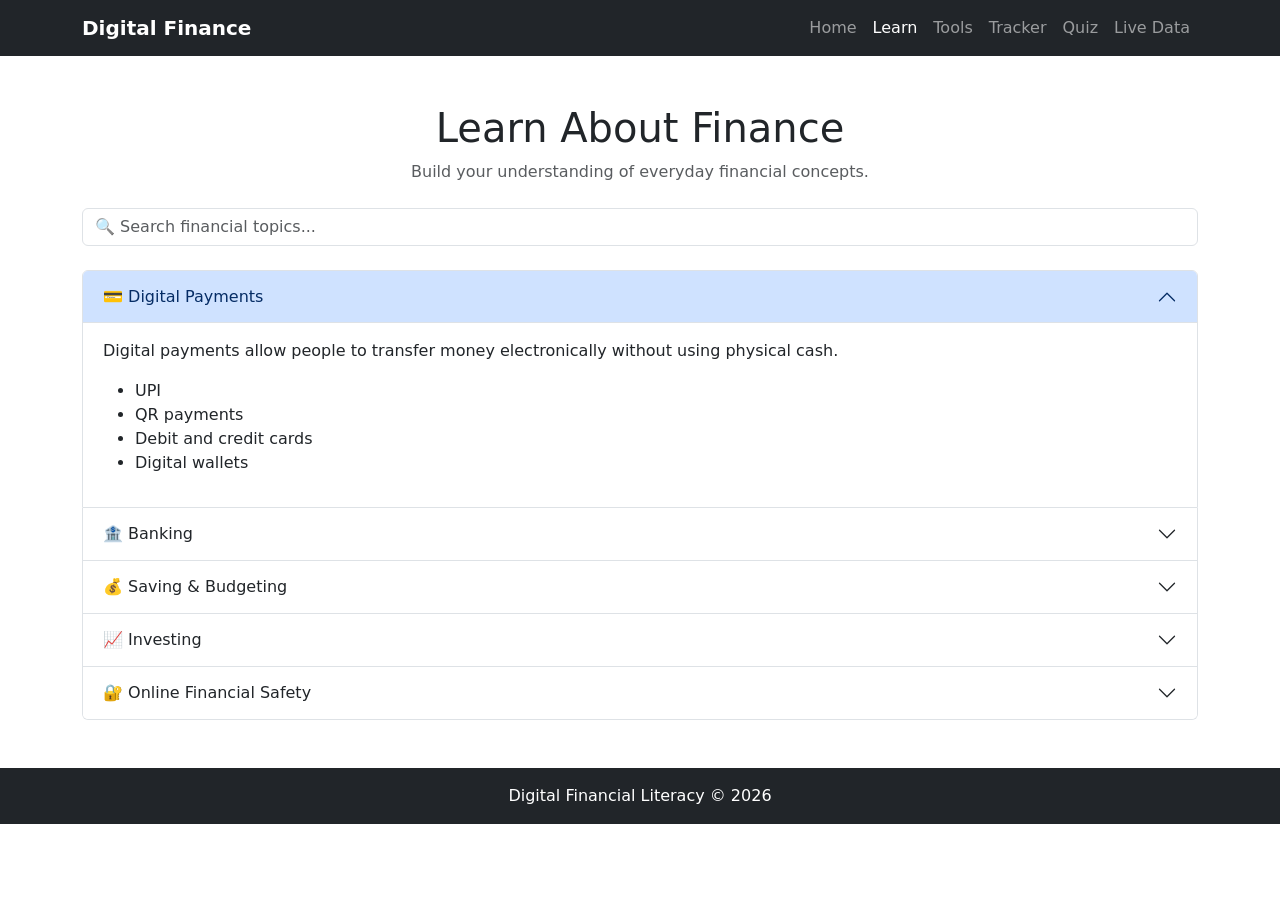
==== learn.html @ d5e1d5ac "Add files via upload" ====
<!DOCTYPE html>
<html lang="en">

<head>

    <meta charset="UTF-8">
    <meta name="viewport" content="width=device-width, initial-scale=1.0">

    <title>Digital Finance | Learn</title>

    <link href="https://cdn.jsdelivr.net/npm/bootstrap@5.3.3/dist/css/bootstrap.min.css"
          rel="stylesheet">

    <link rel="stylesheet" href="css/style.css">

</head>

<body>

<nav class="navbar navbar-expand-lg bg-dark navbar-dark">

    <div class="container">

        <a class="navbar-brand fw-bold" href="index.html">
            Digital Finance
        </a>

        <button class="navbar-toggler"
                type="button"
                data-bs-toggle="collapse"
                data-bs-target="#navbarNav">

            <span class="navbar-toggler-icon"></span>

        </button>

        <div class="collapse navbar-collapse" id="navbarNav">

            <ul class="navbar-nav ms-auto">

                <li class="nav-item">
                    <a class="nav-link" href="index.html">Home</a>
                </li>

                <li class="nav-item">
                    <a class="nav-link active" href="learn.html">Learn</a>
                </li>

                <li class="nav-item">
                    <a class="nav-link" href="tools.html">Tools</a>
                </li>

                <li class="nav-item">
                    <a class="nav-link" href="tracker.html">Tracker</a>
                </li>

                <li class="nav-item">
                    <a class="nav-link" href="quiz.html">Quiz</a>
                </li>

                <li class="nav-item">
                    <a class="nav-link" href="live-data.html">Live Data</a>
                </li>

            </ul>

        </div>
    </div>

</nav>


<div class="container my-5">

    <h1 class="text-center">
        Learn About Finance
    </h1>

    <p class="text-center text-muted mb-4">
        Build your understanding of everyday financial concepts.
    </p>


    <!-- SEARCH -->

    <div class="mb-4">

        <input
            type="text"
            id="searchTopic"
            class="form-control"
            placeholder="🔍 Search financial topics..."
        >

    </div>


    <!-- ACCORDION -->

    <div class="accordion" id="financeTopics">


        <!-- DIGITAL PAYMENTS -->

        <div class="accordion-item topic">

            <h2 class="accordion-header">

                <button class="accordion-button"
                        data-bs-toggle="collapse"
                        data-bs-target="#payments">

                    💳 Digital Payments

                </button>

            </h2>

            <div id="payments"
                 class="accordion-collapse collapse show">

                <div class="accordion-body">

                    <p>
                        Digital payments allow people to transfer money
                        electronically without using physical cash.
                    </p>

                    <ul>
                        <li>UPI</li>
                        <li>QR payments</li>
                        <li>Debit and credit cards</li>
                        <li>Digital wallets</li>
                    </ul>

                </div>

            </div>

        </div>


        <!-- BANKING -->

        <div class="accordion-item topic">

            <h2 class="accordion-header">

                <button class="accordion-button collapsed"
                        data-bs-toggle="collapse"
                        data-bs-target="#banking">

                    🏦 Banking

                </button>

            </h2>

            <div id="banking"
                 class="accordion-collapse collapse">

                <div class="accordion-body">

                    <p>
                        Banks provide services such as saving,
                        transferring and borrowing money.
                    </p>

                    <ul>
                        <li>Savings accounts</li>
                        <li>Interest</li>
                        <li>Loans</li>
                        <li>Fixed deposits</li>
                    </ul>

                </div>

            </div>

        </div>


        <!-- SAVING -->

        <div class="accordion-item topic">

            <h2 class="accordion-header">

                <button class="accordion-button collapsed"
                        data-bs-toggle="collapse"
                        data-bs-target="#saving">

                    💰 Saving & Budgeting

                </button>

            </h2>

            <div id="saving"
                 class="accordion-collapse collapse">

                <div class="accordion-body">

                    <p>
                        Saving means setting aside part of your income
                        for future needs and goals.
                    </p>

                    <ul>
                        <li>Emergency funds</li>
                        <li>Monthly budgeting</li>
                        <li>50/30/20 rule</li>
                    </ul>

                </div>

            </div>

        </div>


        <!-- INVESTING -->

        <div class="accordion-item topic">

            <h2 class="accordion-header">

                <button class="accordion-button collapsed"
                        data-bs-toggle="collapse"
                        data-bs-target="#investing">

                    📈 Investing

                </button>

            </h2>

            <div id="investing"
                 class="accordion-collapse collapse">

                <div class="accordion-body">

                    <p>
                        Investing involves putting money into assets
                        with the expectation of earning a return.
                    </p>

                    <ul>
                        <li>Stocks</li>
                        <li>Mutual funds</li>
                        <li>SIP</li>
                        <li>Risk and return</li>
                    </ul>

                </div>

            </div>

        </div>


        <!-- SAFETY -->

        <div class="accordion-item topic">

            <h2 class="accordion-header">

                <button class="accordion-button collapsed"
                        data-bs-toggle="collapse"
                        data-bs-target="#safety">

                    🔐 Online Financial Safety

                </button>

            </h2>

            <div id="safety"
                 class="accordion-collapse collapse">

                <div class="accordion-body">

                    <p>
                        Never share sensitive banking information
                        with unknown people or websites.
                    </p>

                    <ul>
                        <li>Never share OTPs</li>
                        <li>Never share your UPI PIN</li>
                        <li>Avoid suspicious links</li>
                        <li>Use official banking applications</li>
                    </ul>

                </div>

            </div>

        </div>

    </div>

</div>


<footer class="bg-dark text-white text-center p-3">

    <p class="mb-0">
        Digital Financial Literacy © 2026
    </p>

</footer>


<script src="https://cdn.jsdelivr.net/npm/bootstrap@5.3.3/dist/js/bootstrap.bundle.min.js"></script>

<script src="js/main.js"></script>

</body>
</html>
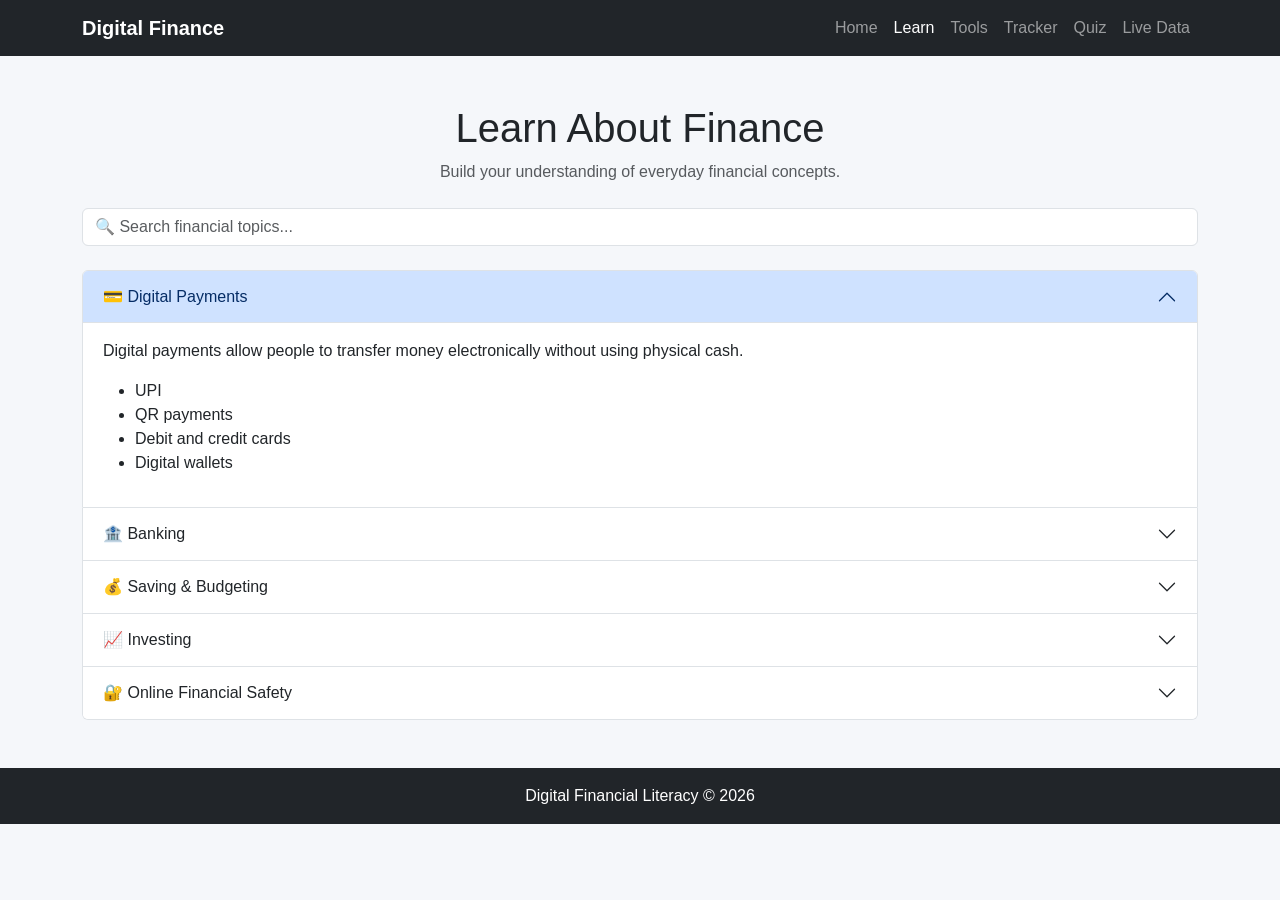
==== commit bad780e7: "Update learn.html" ====
--- a/learn.html
+++ b/learn.html
@@ -11,7 +11,7 @@
     <link href="https://cdn.jsdelivr.net/npm/bootstrap@5.3.3/dist/css/bootstrap.min.css"
           rel="stylesheet">
 
-    <link rel="stylesheet" href="css/style.css">
+    <link rel="stylesheet" href="style.css">
 
 </head>
 
@@ -317,4 +317,4 @@
 <script src="js/main.js"></script>
 
 </body>
-</html>+</html>
--- a/style.css
+++ b/style.css
@@ -0,0 +1,79 @@
+body {
+    background-color: #f5f7fa;
+    color: #212529;
+    font-family: Arial, sans-serif;
+}
+
+
+/* Hero */
+
+.hero {
+    padding: 100px 20px;
+    background-color: #e9f2ff;
+}
+
+
+.hero h1 {
+    font-size: 3rem;
+    font-weight: bold;
+}
+
+
+.hero p {
+    max-width: 700px;
+    margin: 20px auto;
+}
+
+
+/* Cards */
+
+.feature-card {
+    border: none;
+    transition: 0.3s;
+}
+
+
+.feature-card:hover {
+    transform: translateY(-5px);
+}
+
+
+/* Expense Tracker */
+
+.expense-item {
+
+    display: flex;
+    justify-content: space-between;
+    align-items: center;
+
+    padding: 12px;
+
+    border-bottom: 1px solid #ddd;
+
+    gap: 10px;
+}
+
+
+.chart-container {
+
+    max-width: 450px;
+
+    margin: auto;
+
+}
+
+
+/* Mobile */
+
+@media (max-width: 768px) {
+
+    .hero h1 {
+        font-size: 2rem;
+    }
+
+    .expense-item {
+        flex-direction: column;
+        align-items: flex-start;
+    }
+
+}
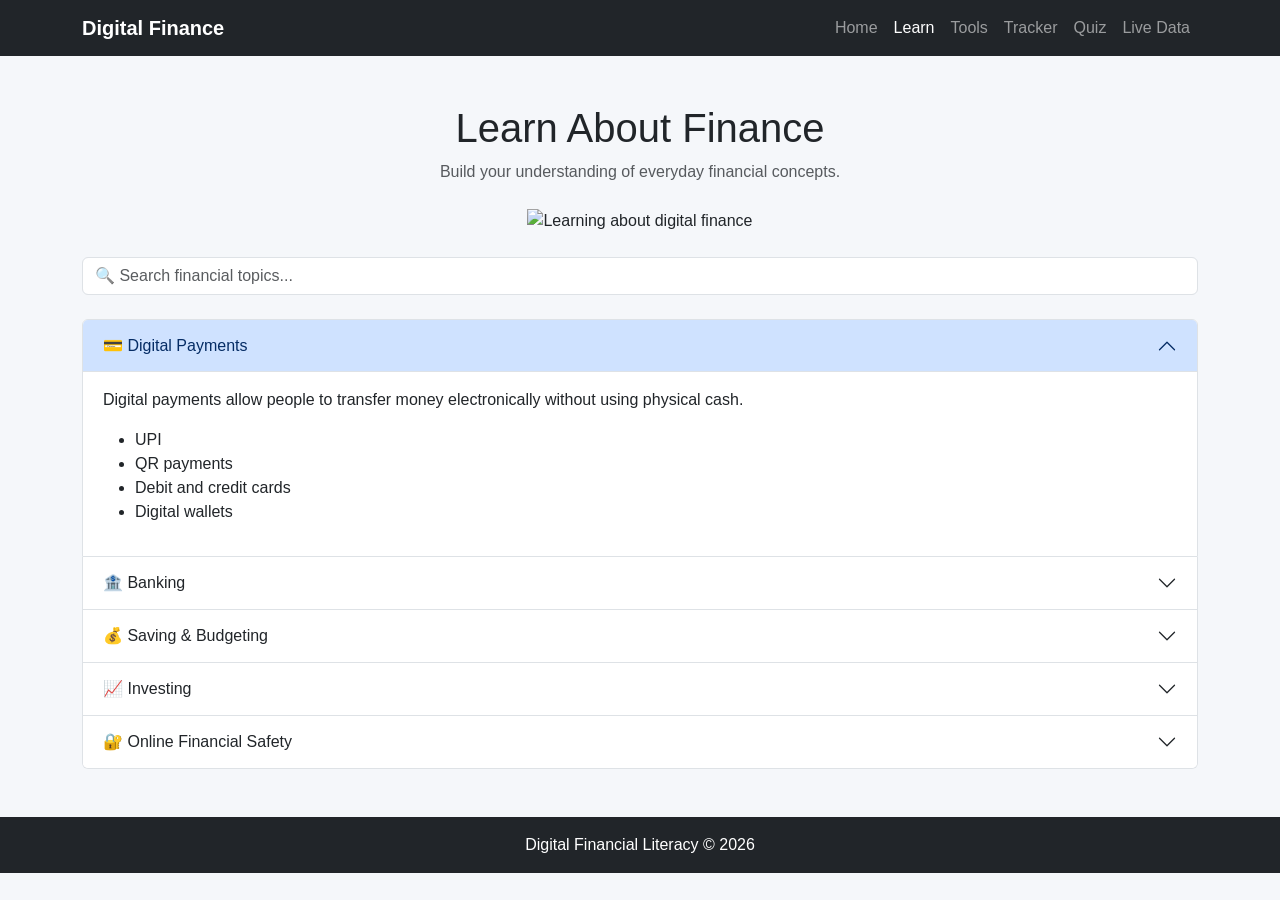
==== commit bc75026b: "Update learn.html with new content and structure" ====
--- a/learn.html
+++ b/learn.html
@@ -8,67 +8,101 @@
 
     <title>Digital Finance | Learn</title>
 
-    <link href="https://cdn.jsdelivr.net/npm/bootstrap@5.3.3/dist/css/bootstrap.min.css"
-          rel="stylesheet">
+    <link
+        href="https://cdn.jsdelivr.net/npm/bootstrap@5.3.3/dist/css/bootstrap.min.css"
+        rel="stylesheet"
+    >
 
     <link rel="stylesheet" href="style.css">
 
 </head>
 
+
 <body>
 
-<nav class="navbar navbar-expand-lg bg-dark navbar-dark">
+
+<!-- NAVBAR -->
+
+<nav class="navbar navbar-expand-lg navbar-dark bg-dark">
 
     <div class="container">
 
-        <a class="navbar-brand fw-bold" href="index.html">
+        <a
+            class="navbar-brand fw-bold"
+            href="index.html"
+        >
             Digital Finance
         </a>
 
-        <button class="navbar-toggler"
-                type="button"
-                data-bs-toggle="collapse"
-                data-bs-target="#navbarNav">
+
+        <button
+            class="navbar-toggler"
+            type="button"
+            data-bs-toggle="collapse"
+            data-bs-target="#navbarNav"
+        >
 
             <span class="navbar-toggler-icon"></span>
 
         </button>
 
-        <div class="collapse navbar-collapse" id="navbarNav">
+
+        <div
+            class="collapse navbar-collapse"
+            id="navbarNav"
+        >
 
             <ul class="navbar-nav ms-auto">
 
                 <li class="nav-item">
-                    <a class="nav-link" href="index.html">Home</a>
-                </li>
-
-                <li class="nav-item">
-                    <a class="nav-link active" href="learn.html">Learn</a>
-                </li>
-
-                <li class="nav-item">
-                    <a class="nav-link" href="tools.html">Tools</a>
-                </li>
-
-                <li class="nav-item">
-                    <a class="nav-link" href="tracker.html">Tracker</a>
-                </li>
-
-                <li class="nav-item">
-                    <a class="nav-link" href="quiz.html">Quiz</a>
-                </li>
-
-                <li class="nav-item">
-                    <a class="nav-link" href="live-data.html">Live Data</a>
+                    <a class="nav-link" href="index.html">
+                        Home
+                    </a>
+                </li>
+
+                <li class="nav-item">
+                    <a
+                        class="nav-link active"
+                        href="learn.html"
+                    >
+                        Learn
+                    </a>
+                </li>
+
+                <li class="nav-item">
+                    <a class="nav-link" href="tools.html">
+                        Tools
+                    </a>
+                </li>
+
+                <li class="nav-item">
+                    <a class="nav-link" href="tracker.html">
+                        Tracker
+                    </a>
+                </li>
+
+                <li class="nav-item">
+                    <a class="nav-link" href="quiz.html">
+                        Quiz
+                    </a>
+                </li>
+
+                <li class="nav-item">
+                    <a class="nav-link" href="live-data.html">
+                        Live Data
+                    </a>
                 </li>
 
             </ul>
 
         </div>
+
     </div>
 
 </nav>
 
+
+<!-- CONTENT -->
 
 <div class="container my-5">
 
@@ -76,9 +110,26 @@
         Learn About Finance
     </h1>
 
+
     <p class="text-center text-muted mb-4">
-        Build your understanding of everyday financial concepts.
+
+        Build your understanding of everyday
+        financial concepts.
+
     </p>
+
+
+    <!-- IMAGE -->
+
+    <div class="text-center mb-4">
+
+        <img
+            src="learn-digital-finance.jpg"
+            alt="Learning about digital finance"
+            class="img-fluid page-image"
+        >
+
+    </div>
 
 
     <!-- SEARCH -->
@@ -97,7 +148,10 @@
 
     <!-- ACCORDION -->
 
-    <div class="accordion" id="financeTopics">
+    <div
+        class="accordion"
+        id="financeTopics"
+    >
 
 
         <!-- DIGITAL PAYMENTS -->
@@ -106,9 +160,11 @@
 
             <h2 class="accordion-header">
 
-                <button class="accordion-button"
-                        data-bs-toggle="collapse"
-                        data-bs-target="#payments">
+                <button
+                    class="accordion-button"
+                    data-bs-toggle="collapse"
+                    data-bs-target="#payments"
+                >
 
                     💳 Digital Payments
 
@@ -116,21 +172,29 @@
 
             </h2>
 
-            <div id="payments"
-                 class="accordion-collapse collapse show">
+
+            <div
+                id="payments"
+                class="accordion-collapse collapse show"
+            >
 
                 <div class="accordion-body">
 
                     <p>
-                        Digital payments allow people to transfer money
-                        electronically without using physical cash.
+
+                        Digital payments allow people
+                        to transfer money electronically
+                        without using physical cash.
+
                     </p>
 
                     <ul>
+
                         <li>UPI</li>
                         <li>QR payments</li>
                         <li>Debit and credit cards</li>
                         <li>Digital wallets</li>
+
                     </ul>
 
                 </div>
@@ -146,9 +210,11 @@
 
             <h2 class="accordion-header">
 
-                <button class="accordion-button collapsed"
-                        data-bs-toggle="collapse"
-                        data-bs-target="#banking">
+                <button
+                    class="accordion-button collapsed"
+                    data-bs-toggle="collapse"
+                    data-bs-target="#banking"
+                >
 
                     🏦 Banking
 
@@ -156,21 +222,29 @@
 
             </h2>
 
-            <div id="banking"
-                 class="accordion-collapse collapse">
+
+            <div
+                id="banking"
+                class="accordion-collapse collapse"
+            >
 
                 <div class="accordion-body">
 
                     <p>
-                        Banks provide services such as saving,
-                        transferring and borrowing money.
+
+                        Banks provide services such
+                        as saving, transferring and
+                        borrowing money.
+
                     </p>
 
                     <ul>
+
                         <li>Savings accounts</li>
                         <li>Interest</li>
                         <li>Loans</li>
                         <li>Fixed deposits</li>
+
                     </ul>
 
                 </div>
@@ -186,9 +260,11 @@
 
             <h2 class="accordion-header">
 
-                <button class="accordion-button collapsed"
-                        data-bs-toggle="collapse"
-                        data-bs-target="#saving">
+                <button
+                    class="accordion-button collapsed"
+                    data-bs-toggle="collapse"
+                    data-bs-target="#saving"
+                >
 
                     💰 Saving & Budgeting
 
@@ -196,20 +272,28 @@
 
             </h2>
 
-            <div id="saving"
-                 class="accordion-collapse collapse">
+
+            <div
+                id="saving"
+                class="accordion-collapse collapse"
+            >
 
                 <div class="accordion-body">
 
                     <p>
-                        Saving means setting aside part of your income
-                        for future needs and goals.
+
+                        Saving means setting aside
+                        part of your income for future
+                        needs and goals.
+
                     </p>
 
                     <ul>
+
                         <li>Emergency funds</li>
                         <li>Monthly budgeting</li>
                         <li>50/30/20 rule</li>
+
                     </ul>
 
                 </div>
@@ -225,9 +309,11 @@
 
             <h2 class="accordion-header">
 
-                <button class="accordion-button collapsed"
-                        data-bs-toggle="collapse"
-                        data-bs-target="#investing">
+                <button
+                    class="accordion-button collapsed"
+                    data-bs-toggle="collapse"
+                    data-bs-target="#investing"
+                >
 
                     📈 Investing
 
@@ -235,21 +321,29 @@
 
             </h2>
 
-            <div id="investing"
-                 class="accordion-collapse collapse">
+
+            <div
+                id="investing"
+                class="accordion-collapse collapse"
+            >
 
                 <div class="accordion-body">
 
                     <p>
-                        Investing involves putting money into assets
-                        with the expectation of earning a return.
+
+                        Investing involves putting
+                        money into assets with the
+                        expectation of earning a return.
+
                     </p>
 
                     <ul>
+
                         <li>Stocks</li>
                         <li>Mutual funds</li>
                         <li>SIP</li>
                         <li>Risk and return</li>
+
                     </ul>
 
                 </div>
@@ -265,9 +359,11 @@
 
             <h2 class="accordion-header">
 
-                <button class="accordion-button collapsed"
-                        data-bs-toggle="collapse"
-                        data-bs-target="#safety">
+                <button
+                    class="accordion-button collapsed"
+                    data-bs-toggle="collapse"
+                    data-bs-target="#safety"
+                >
 
                     🔐 Online Financial Safety
 
@@ -275,21 +371,29 @@
 
             </h2>
 
-            <div id="safety"
-                 class="accordion-collapse collapse">
+
+            <div
+                id="safety"
+                class="accordion-collapse collapse"
+            >
 
                 <div class="accordion-body">
 
                     <p>
-                        Never share sensitive banking information
-                        with unknown people or websites.
+
+                        Never share sensitive banking
+                        information with unknown people
+                        or websites.
+
                     </p>
 
                     <ul>
+
                         <li>Never share OTPs</li>
                         <li>Never share your UPI PIN</li>
                         <li>Avoid suspicious links</li>
                         <li>Use official banking applications</li>
+
                     </ul>
 
                 </div>
@@ -298,10 +402,13 @@
 
         </div>
 
+
     </div>
 
 </div>
 
+
+<!-- FOOTER -->
 
 <footer class="bg-dark text-white text-center p-3">
 
@@ -312,9 +419,12 @@
 </footer>
 
 
-<script src="https://cdn.jsdelivr.net/npm/bootstrap@5.3.3/dist/js/bootstrap.bundle.min.js"></script>
-
-<script src="js/main.js"></script>
+<script
+    src="https://cdn.jsdelivr.net/npm/bootstrap@5.3.3/dist/js/bootstrap.bundle.min.js"
+></script>
+
+<script src="main.js"></script>
 
 </body>
+
 </html>
